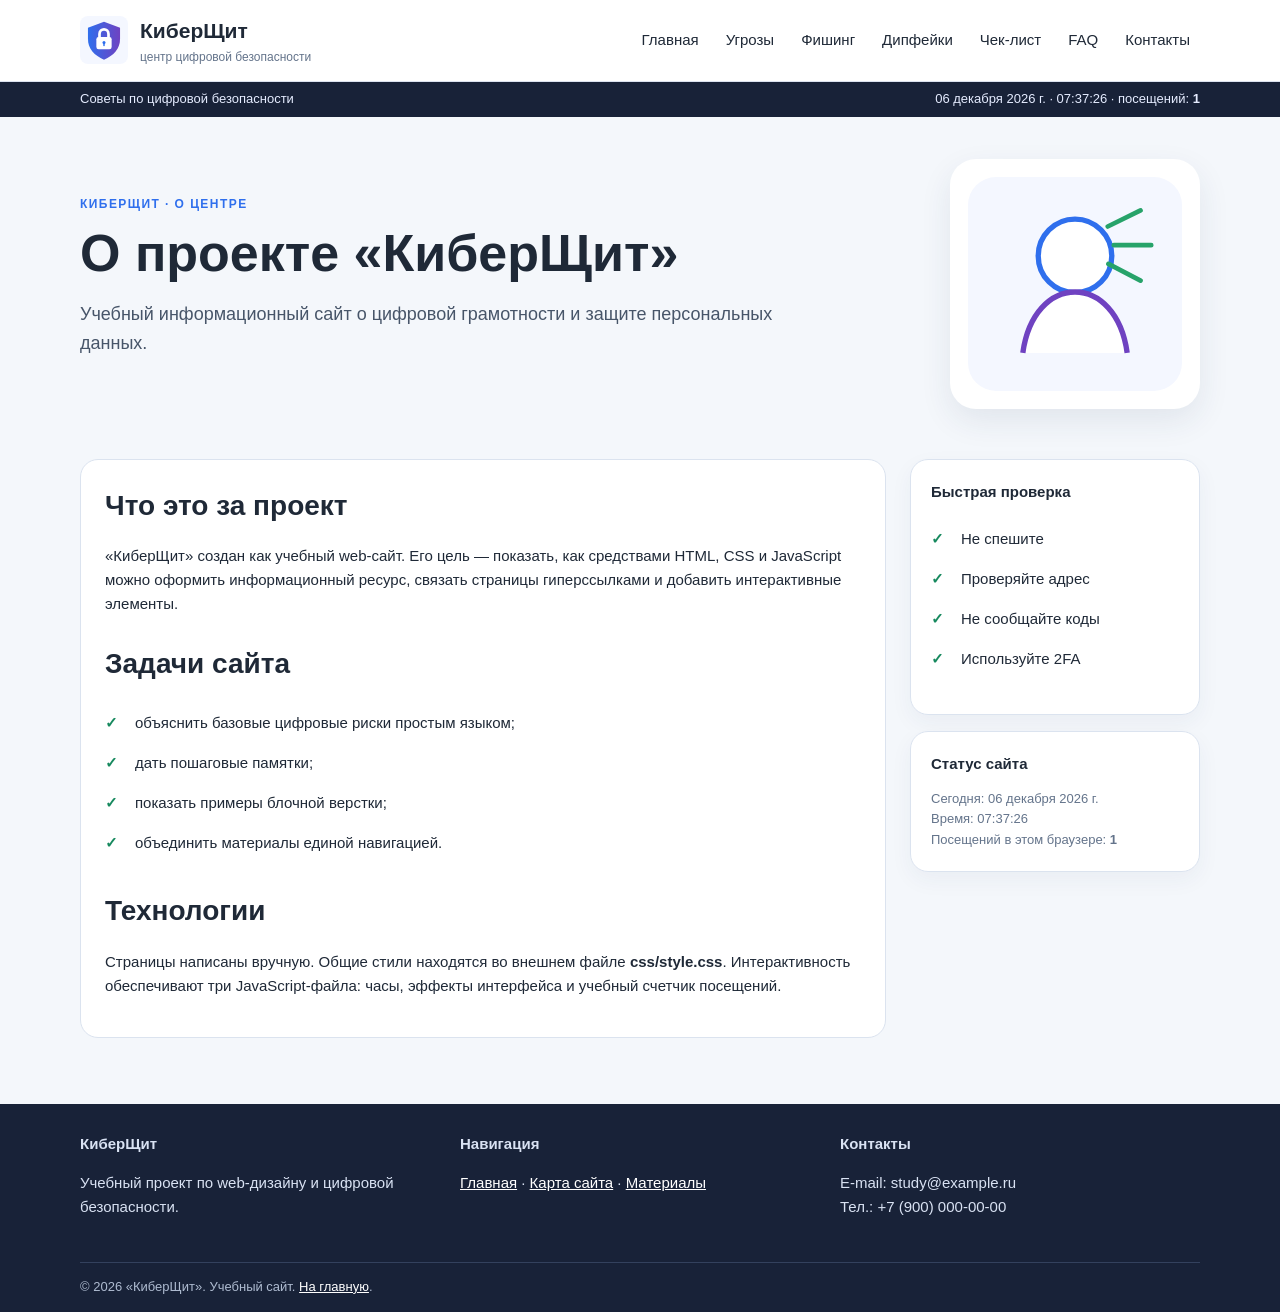
==== about.html @ 71428c57 "Add files via upload" ====
<!doctype html><html lang="ru"><head><meta charset="utf-8"><meta name="viewport" content="width=device-width, initial-scale=1"><title>О проекте «КиберЩит» — КиберЩит</title><meta name="description" content="Учебный информационный сайт о цифровой грамотности и защите персональных данных."><meta name="keywords" content="цифровая безопасность, кибербезопасность, фишинг, пароли, дипфейки, защита данных"><meta name="author" content="Учебная работа"><link rel="stylesheet" href="css/style.css"></head><body><div class="site-header"><div class="container topbar"><a class="brand" href="index.html"><img src="images/logo.svg" alt="Логотип КиберЩит"><div><strong>КиберЩит</strong><span>центр цифровой безопасности</span></div></a><button class="nav-toggle" aria-expanded="false" aria-label="Открыть меню">Меню</button><nav class="nav" aria-label="Главная навигация"><a href="index.html" class="">Главная</a><a href="threats.html" class="">Угрозы</a><a href="phishing.html" class="">Фишинг</a><a href="deepfakes.html" class="">Дипфейки</a><a href="checklist.html" class="">Чек-лист</a><a href="faq.html" class="">FAQ</a><a href="contacts.html" class="">Контакты</a></nav></div></div><div class="statusbar"><div class="container"><span>Советы по цифровой безопасности</span><span><span data-live-date>—</span> · <span data-live-clock>—</span> · посещений: <strong data-visit-counter>0</strong></span></div></div><main><section class="page-head"><div class="container page-head-grid"><div><span class="kicker">КиберЩит · О центре</span><h1>О проекте «КиберЩит»</h1><p class="lead">Учебный информационный сайт о цифровой грамотности и защите персональных данных.</p></div><div class="page-art"><img src="images/about.svg" alt="Иллюстрация к разделу: О проекте «КиберЩит»"></div></div></section><section class="section"><div class="container content-layout"><article class="article"><h2>Что это за проект</h2><p>«КиберЩит» создан как учебный web-сайт. Его цель — показать, как средствами HTML, CSS и JavaScript можно оформить информационный ресурс, связать страницы гиперссылками и добавить интерактивные элементы.</p><h2>Задачи сайта</h2><ul class="checklist"><li>объяснить базовые цифровые риски простым языком;</li><li>дать пошаговые памятки;</li><li>показать примеры блочной верстки;</li><li>объединить материалы единой навигацией.</li></ul><h2>Технологии</h2><p>Страницы написаны вручную. Общие стили находятся во внешнем файле <strong>css/style.css</strong>. Интерактивность обеспечивают три JavaScript-файла: часы, эффекты интерфейса и учебный счетчик посещений.</p></article><aside class="aside"><div class="card"><strong>Быстрая проверка</strong><ul class="checklist"><li>Не спешите</li><li>Проверяйте адрес</li><li>Не сообщайте коды</li><li>Используйте 2FA</li></ul></div><div class="card"><strong>Статус сайта</strong><p class="mini">Сегодня: <span data-live-date>—</span><br>Время: <span data-live-clock>—</span><br>Посещений в этом браузере: <strong data-visit-counter>0</strong></p></div></aside></div></section></main><footer class="site-footer"><div class="container footer-grid"><div><strong>КиберЩит</strong><p>Учебный проект по web-дизайну и цифровой безопасности.</p></div><div><strong>Навигация</strong><p><a href="index.html">Главная</a> · <a href="sitemap.html">Карта сайта</a> · <a href="resources.html">Материалы</a></p></div><div><strong>Контакты</strong><p>E-mail: study@example.ru<br>Тел.: +7 (900) 000-00-00</p></div></div><div class="container footer-bottom">© 2026 «КиберЩит». Учебный сайт. <a href="index.html">На главную</a>.</div></footer><script src="js/clock.js"></script><script src="js/effects.js"></script><script src="js/counter.js"></script></body></html>
---- css/style.css ----
:root{--bg:#f4f7fb;--card:#fff;--ink:#1f2937;--muted:#64748b;--brand:#2f6fed;--brand2:#6f42c1;--ok:#17895e;--danger:#c94747;--line:#dbe3ef;--shadow:0 12px 32px rgba(33,50,90,.09)}*{box-sizing:border-box}html{scroll-behavior:smooth}body{margin:0;font-family:Arial,Helvetica,sans-serif;font-size:15px;line-height:1.6;color:var(--ink);background:var(--bg)}a{color:var(--brand)}img{max-width:100%;height:auto}.container{width:min(1120px,92%);margin:auto}.site-header{background:#fff;border-bottom:1px solid var(--line);position:sticky;top:0;z-index:20}.topbar{display:flex;align-items:center;justify-content:space-between;gap:20px;padding:14px 0}.brand{display:flex;align-items:center;gap:12px;text-decoration:none;color:var(--ink)}.brand img{width:48px;height:48px}.brand strong{font-size:21px;display:block}.brand span{display:block;color:var(--muted);font-size:12px}.nav-toggle{display:none;border:1px solid var(--line);background:#fff;border-radius:10px;padding:9px 12px}.nav{display:flex;gap:7px;flex-wrap:wrap}.nav a{text-decoration:none;color:var(--ink);padding:8px 10px;border-radius:8px}.nav a:hover,.nav a.active{background:#eef3ff;color:var(--brand)}.statusbar{background:#182238;color:#e5ecff}.statusbar .container{display:flex;justify-content:space-between;gap:12px;flex-wrap:wrap;padding:7px 0;font-size:13px}.hero{padding:54px 0 30px}.hero-grid{display:grid;grid-template-columns:1.45fr .75fr;gap:34px;align-items:center}.kicker{text-transform:uppercase;letter-spacing:.12em;color:var(--brand);font-weight:700;font-size:12px}.hero h1,.page-head h1{font-size:clamp(30px,5vw,52px);line-height:1.1;margin:10px 0 16px}.lead{font-size:18px;color:#475569;max-width:760px}.hero-art,.page-art{background:#fff;border-radius:26px;padding:18px;box-shadow:var(--shadow)}.btns{display:flex;gap:10px;flex-wrap:wrap;margin-top:24px}.btn{display:inline-block;text-decoration:none;background:var(--brand);color:#fff;padding:11px 16px;border-radius:10px;font-weight:700}.btn.secondary{background:#fff;color:var(--brand);border:1px solid #bfd0ff}.section{padding:28px 0}.section h2{font-size:28px;margin:0 0 16px}.grid{display:grid;grid-template-columns:repeat(3,1fr);gap:18px}.card{background:#fff;border:1px solid var(--line);border-radius:18px;padding:20px;box-shadow:0 8px 22px rgba(33,50,90,.05)}.card h3{margin-top:0}.card p:last-child{margin-bottom:0}.mini{font-size:13px;color:var(--muted)}.page-head{padding:42px 0 22px}.page-head-grid{display:grid;grid-template-columns:1fr 250px;gap:30px;align-items:center}.page-art img{display:block}.content-layout{display:grid;grid-template-columns:1fr 290px;gap:24px;align-items:start}.article{background:#fff;border:1px solid var(--line);border-radius:18px;padding:24px}.article h2{margin-top:26px}.article h2:first-child{margin-top:0}.aside{position:sticky;top:105px}.aside .card{margin-bottom:16px}.checklist{list-style:none;padding:0}.checklist li{padding:8px 0 8px 30px;position:relative}.checklist li:before{content:'✓';position:absolute;left:0;color:var(--ok);font-weight:700}.warning{background:#fff7ed;border-left:4px solid #f59e0b;padding:14px 16px;border-radius:8px}.danger{background:#fff1f2;border-left:4px solid var(--danger);padding:14px 16px;border-radius:8px}.table-wrap{overflow:auto}table{width:100%;border-collapse:collapse;background:#fff}th,td{padding:11px 12px;border:1px solid var(--line);text-align:left}th{background:#eef3ff}.faq details{background:#fff;border:1px solid var(--line);border-radius:12px;padding:13px 16px;margin-bottom:10px}.faq summary{font-weight:700;cursor:pointer}.contact-grid{display:grid;grid-template-columns:1fr 1fr;gap:18px}.form{display:grid;gap:12px}.form label{font-weight:700}.form input,.form textarea{width:100%;padding:11px;border:1px solid #cbd5e1;border-radius:9px;font:inherit}.form button{border:0;cursor:pointer}.site-map ul{columns:2;gap:40px}.site-footer{margin-top:38px;background:#182238;color:#d9e2f3}.site-footer a{color:#fff}.footer-grid{display:grid;grid-template-columns:1fr 1fr 1fr;gap:20px;padding:28px 0}.footer-bottom{border-top:1px solid #33415d;padding:14px 0;font-size:13px;color:#aebbd0}.badge{display:inline-block;background:#e9f7f0;color:#13704d;border-radius:999px;padding:4px 9px;font-size:12px;font-weight:700}.notice{font-size:13px;color:var(--muted)}.progress{height:10px;background:#e6ebf4;border-radius:999px;overflow:hidden}.progress span{display:block;height:100%;background:linear-gradient(90deg,var(--brand),var(--brand2))}@media(max-width:850px){.hero-grid,.page-head-grid,.content-layout,.contact-grid{grid-template-columns:1fr}.grid{grid-template-columns:1fr 1fr}.aside{position:static}.nav-toggle{display:block}.nav{display:none;width:100%;padding-bottom:12px}.nav.open{display:flex}.topbar{flex-wrap:wrap}.footer-grid{grid-template-columns:1fr}.page-art{max-width:260px}.site-map ul{columns:1}}@media(max-width:560px){.grid{grid-template-columns:1fr}.hero{padding-top:34px}.hero h1,.page-head h1{font-size:34px}.statusbar .container{display:block}.nav a{width:100%}}
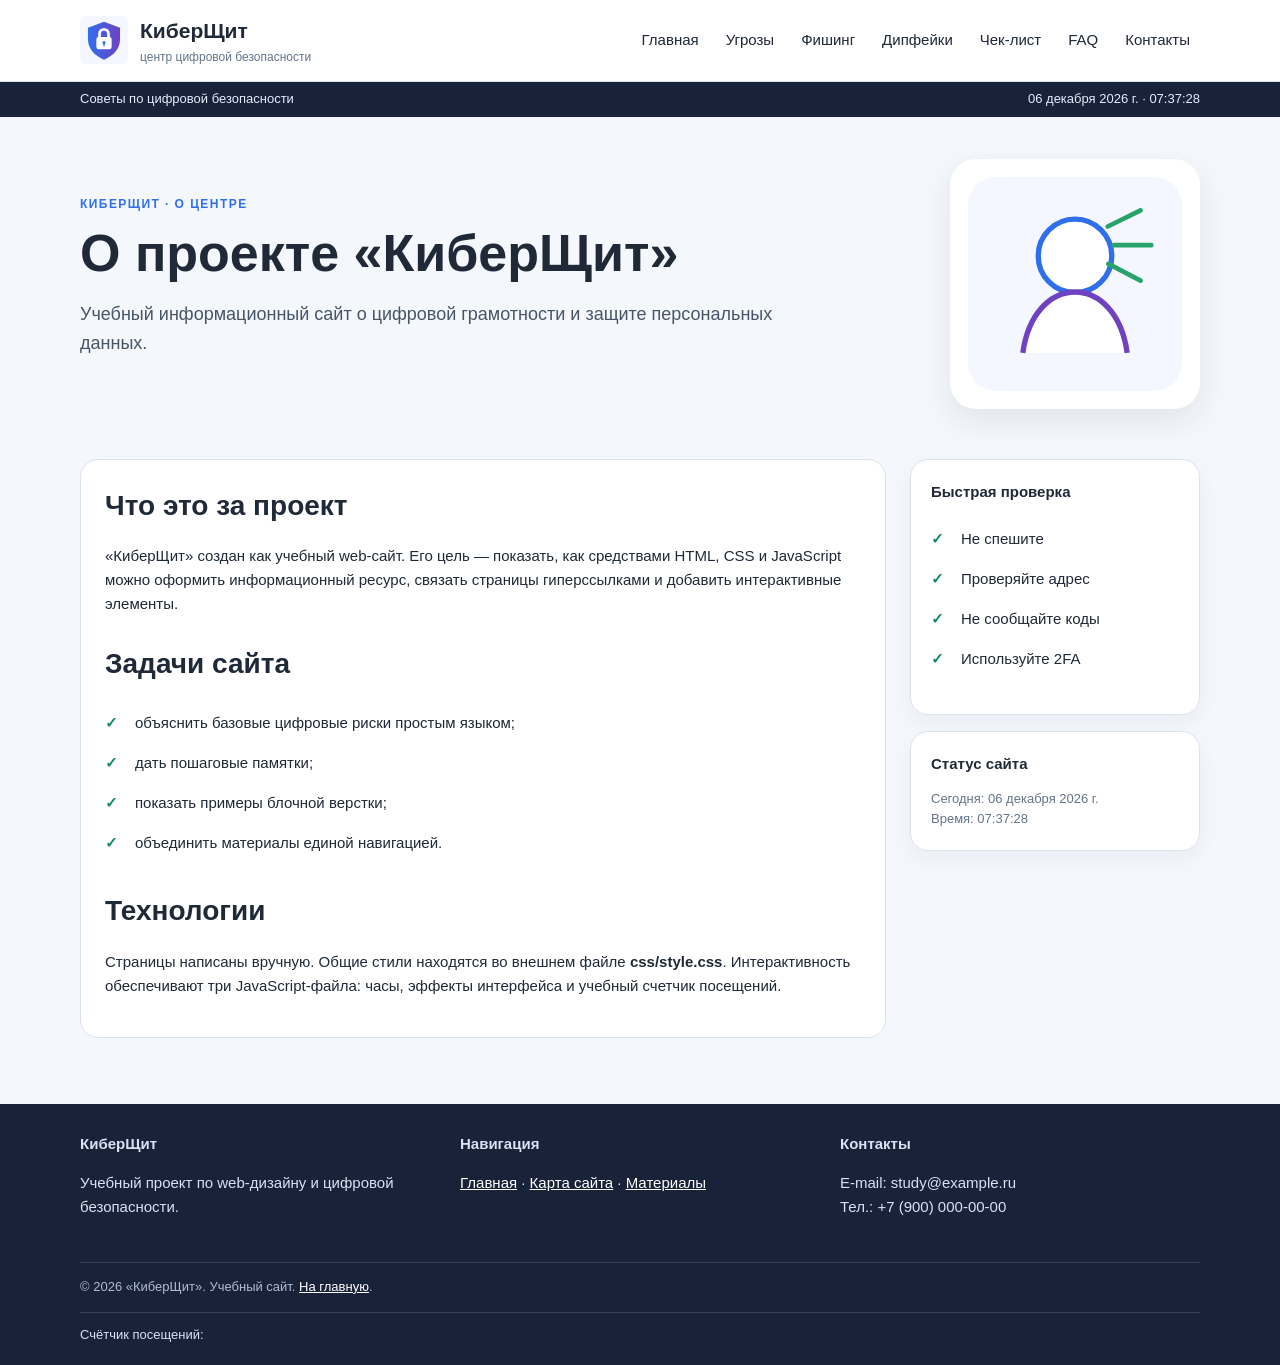
==== commit 8f7f24ac: "Add files via upload" ====
--- a/about.html
+++ b/about.html
@@ -1 +1,17 @@
-<!doctype html><html lang="ru"><head><meta charset="utf-8"><meta name="viewport" content="width=device-width, initial-scale=1"><title>О проекте «КиберЩит» — КиберЩит</title><meta name="description" content="Учебный информационный сайт о цифровой грамотности и защите персональных данных."><meta name="keywords" content="цифровая безопасность, кибербезопасность, фишинг, пароли, дипфейки, защита данных"><meta name="author" content="Учебная работа"><link rel="stylesheet" href="css/style.css"></head><body><div class="site-header"><div class="container topbar"><a class="brand" href="index.html"><img src="images/logo.svg" alt="Логотип КиберЩит"><div><strong>КиберЩит</strong><span>центр цифровой безопасности</span></div></a><button class="nav-toggle" aria-expanded="false" aria-label="Открыть меню">Меню</button><nav class="nav" aria-label="Главная навигация"><a href="index.html" class="">Главная</a><a href="threats.html" class="">Угрозы</a><a href="phishing.html" class="">Фишинг</a><a href="deepfakes.html" class="">Дипфейки</a><a href="checklist.html" class="">Чек-лист</a><a href="faq.html" class="">FAQ</a><a href="contacts.html" class="">Контакты</a></nav></div></div><div class="statusbar"><div class="container"><span>Советы по цифровой безопасности</span><span><span data-live-date>—</span> · <span data-live-clock>—</span> · посещений: <strong data-visit-counter>0</strong></span></div></div><main><section class="page-head"><div class="container page-head-grid"><div><span class="kicker">КиберЩит · О центре</span><h1>О проекте «КиберЩит»</h1><p class="lead">Учебный информационный сайт о цифровой грамотности и защите персональных данных.</p></div><div class="page-art"><img src="images/about.svg" alt="Иллюстрация к разделу: О проекте «КиберЩит»"></div></div></section><section class="section"><div class="container content-layout"><article class="article"><h2>Что это за проект</h2><p>«КиберЩит» создан как учебный web-сайт. Его цель — показать, как средствами HTML, CSS и JavaScript можно оформить информационный ресурс, связать страницы гиперссылками и добавить интерактивные элементы.</p><h2>Задачи сайта</h2><ul class="checklist"><li>объяснить базовые цифровые риски простым языком;</li><li>дать пошаговые памятки;</li><li>показать примеры блочной верстки;</li><li>объединить материалы единой навигацией.</li></ul><h2>Технологии</h2><p>Страницы написаны вручную. Общие стили находятся во внешнем файле <strong>css/style.css</strong>. Интерактивность обеспечивают три JavaScript-файла: часы, эффекты интерфейса и учебный счетчик посещений.</p></article><aside class="aside"><div class="card"><strong>Быстрая проверка</strong><ul class="checklist"><li>Не спешите</li><li>Проверяйте адрес</li><li>Не сообщайте коды</li><li>Используйте 2FA</li></ul></div><div class="card"><strong>Статус сайта</strong><p class="mini">Сегодня: <span data-live-date>—</span><br>Время: <span data-live-clock>—</span><br>Посещений в этом браузере: <strong data-visit-counter>0</strong></p></div></aside></div></section></main><footer class="site-footer"><div class="container footer-grid"><div><strong>КиберЩит</strong><p>Учебный проект по web-дизайну и цифровой безопасности.</p></div><div><strong>Навигация</strong><p><a href="index.html">Главная</a> · <a href="sitemap.html">Карта сайта</a> · <a href="resources.html">Материалы</a></p></div><div><strong>Контакты</strong><p>E-mail: study@example.ru<br>Тел.: +7 (900) 000-00-00</p></div></div><div class="container footer-bottom">© 2026 «КиберЩит». Учебный сайт. <a href="index.html">На главную</a>.</div></footer><script src="js/clock.js"></script><script src="js/effects.js"></script><script src="js/counter.js"></script></body></html>+<!doctype html><html lang="ru"><head><meta charset="utf-8"><meta name="viewport" content="width=device-width, initial-scale=1"><title>О проекте «КиберЩит» — КиберЩит</title><meta name="description" content="Учебный информационный сайт о цифровой грамотности и защите персональных данных."><meta name="keywords" content="цифровая безопасность, кибербезопасность, фишинг, пароли, дипфейки, защита данных"><meta name="author" content="Учебная работа"><link rel="stylesheet" href="css/style.css"></head><body><div class="site-header"><div class="container topbar"><a class="brand" href="index.html"><img src="images/logo.svg" alt="Логотип КиберЩит"><div><strong>КиберЩит</strong><span>центр цифровой безопасности</span></div></a><button class="nav-toggle" aria-expanded="false" aria-label="Открыть меню">Меню</button><nav class="nav" aria-label="Главная навигация"><a href="index.html" class="">Главная</a><a href="threats.html" class="">Угрозы</a><a href="phishing.html" class="">Фишинг</a><a href="deepfakes.html" class="">Дипфейки</a><a href="checklist.html" class="">Чек-лист</a><a href="faq.html" class="">FAQ</a><a href="contacts.html" class="">Контакты</a></nav></div></div><div class="statusbar"><div class="container"><span>Советы по цифровой безопасности</span><span><span data-live-date>—</span> · <span data-live-clock>—</span></span></div></div><main><section class="page-head"><div class="container page-head-grid"><div><span class="kicker">КиберЩит · О центре</span><h1>О проекте «КиберЩит»</h1><p class="lead">Учебный информационный сайт о цифровой грамотности и защите персональных данных.</p></div><div class="page-art"><img src="images/about.svg" alt="Иллюстрация к разделу: О проекте «КиберЩит»"></div></div></section><section class="section"><div class="container content-layout"><article class="article"><h2>Что это за проект</h2><p>«КиберЩит» создан как учебный web-сайт. Его цель — показать, как средствами HTML, CSS и JavaScript можно оформить информационный ресурс, связать страницы гиперссылками и добавить интерактивные элементы.</p><h2>Задачи сайта</h2><ul class="checklist"><li>объяснить базовые цифровые риски простым языком;</li><li>дать пошаговые памятки;</li><li>показать примеры блочной верстки;</li><li>объединить материалы единой навигацией.</li></ul><h2>Технологии</h2><p>Страницы написаны вручную. Общие стили находятся во внешнем файле <strong>css/style.css</strong>. Интерактивность обеспечивают три JavaScript-файла: часы, эффекты интерфейса и учебный счетчик посещений.</p></article><aside class="aside"><div class="card"><strong>Быстрая проверка</strong><ul class="checklist"><li>Не спешите</li><li>Проверяйте адрес</li><li>Не сообщайте коды</li><li>Используйте 2FA</li></ul></div><div class="card"><strong>Статус сайта</strong><p class="mini">Сегодня: <span data-live-date>—</span><br>Время: <span data-live-clock>—</span></p></div></aside></div></section></main><footer class="site-footer"><div class="container footer-grid"><div><strong>КиберЩит</strong><p>Учебный проект по web-дизайну и цифровой безопасности.</p></div><div><strong>Навигация</strong><p><a href="index.html">Главная</a> · <a href="sitemap.html">Карта сайта</a> · <a href="resources.html">Материалы</a></p></div><div><strong>Контакты</strong><p>E-mail: study@example.ru<br>Тел.: +7 (900) 000-00-00</p></div></div><div class="container footer-bottom">© 2026 «КиберЩит». Учебный сайт. <a href="index.html">На главную</a>.</div><div class="container statcounter-row"><span class="statcounter-label">Счётчик посещений:</span><div class="statcounter-widget">
+<!-- Default Statcounter code for КиберЩит
+https://ivanidzeboss.github.io/cybershield-html/ -->
+<script type="text/javascript">
+var sc_project=13366010; 
+var sc_invisible=0; 
+var sc_security="692dc3ce"; 
+var scJsHost = "https://";
+document.write("<sc"+"ript type='text/javascript' src='" + scJsHost+
+"statcounter.com/counter/counter.js'></"+"script>");
+</script>
+<noscript><div class="statcounter"><a title="Web Analytics"
+href="https://statcounter.com/" target="_blank"><img class="statcounter"
+src="https://c.statcounter.com/13366010/0/692dc3ce/0/" alt="Web Analytics"
+referrerPolicy="no-referrer-when-downgrade"></a></div></noscript>
+<!-- End of Statcounter Code -->
+</div></div></footer><script src="js/clock.js"></script><script src="js/effects.js"></script></body></html>
--- a/css/style.css
+++ b/css/style.css
@@ -1 +1,5 @@
-:root{--bg:#f4f7fb;--card:#fff;--ink:#1f2937;--muted:#64748b;--brand:#2f6fed;--brand2:#6f42c1;--ok:#17895e;--danger:#c94747;--line:#dbe3ef;--shadow:0 12px 32px rgba(33,50,90,.09)}*{box-sizing:border-box}html{scroll-behavior:smooth}body{margin:0;font-family:Arial,Helvetica,sans-serif;font-size:15px;line-height:1.6;color:var(--ink);background:var(--bg)}a{color:var(--brand)}img{max-width:100%;height:auto}.container{width:min(1120px,92%);margin:auto}.site-header{background:#fff;border-bottom:1px solid var(--line);position:sticky;top:0;z-index:20}.topbar{display:flex;align-items:center;justify-content:space-between;gap:20px;padding:14px 0}.brand{display:flex;align-items:center;gap:12px;text-decoration:none;color:var(--ink)}.brand img{width:48px;height:48px}.brand strong{font-size:21px;display:block}.brand span{display:block;color:var(--muted);font-size:12px}.nav-toggle{display:none;border:1px solid var(--line);background:#fff;border-radius:10px;padding:9px 12px}.nav{display:flex;gap:7px;flex-wrap:wrap}.nav a{text-decoration:none;color:var(--ink);padding:8px 10px;border-radius:8px}.nav a:hover,.nav a.active{background:#eef3ff;color:var(--brand)}.statusbar{background:#182238;color:#e5ecff}.statusbar .container{display:flex;justify-content:space-between;gap:12px;flex-wrap:wrap;padding:7px 0;font-size:13px}.hero{padding:54px 0 30px}.hero-grid{display:grid;grid-template-columns:1.45fr .75fr;gap:34px;align-items:center}.kicker{text-transform:uppercase;letter-spacing:.12em;color:var(--brand);font-weight:700;font-size:12px}.hero h1,.page-head h1{font-size:clamp(30px,5vw,52px);line-height:1.1;margin:10px 0 16px}.lead{font-size:18px;color:#475569;max-width:760px}.hero-art,.page-art{background:#fff;border-radius:26px;padding:18px;box-shadow:var(--shadow)}.btns{display:flex;gap:10px;flex-wrap:wrap;margin-top:24px}.btn{display:inline-block;text-decoration:none;background:var(--brand);color:#fff;padding:11px 16px;border-radius:10px;font-weight:700}.btn.secondary{background:#fff;color:var(--brand);border:1px solid #bfd0ff}.section{padding:28px 0}.section h2{font-size:28px;margin:0 0 16px}.grid{display:grid;grid-template-columns:repeat(3,1fr);gap:18px}.card{background:#fff;border:1px solid var(--line);border-radius:18px;padding:20px;box-shadow:0 8px 22px rgba(33,50,90,.05)}.card h3{margin-top:0}.card p:last-child{margin-bottom:0}.mini{font-size:13px;color:var(--muted)}.page-head{padding:42px 0 22px}.page-head-grid{display:grid;grid-template-columns:1fr 250px;gap:30px;align-items:center}.page-art img{display:block}.content-layout{display:grid;grid-template-columns:1fr 290px;gap:24px;align-items:start}.article{background:#fff;border:1px solid var(--line);border-radius:18px;padding:24px}.article h2{margin-top:26px}.article h2:first-child{margin-top:0}.aside{position:sticky;top:105px}.aside .card{margin-bottom:16px}.checklist{list-style:none;padding:0}.checklist li{padding:8px 0 8px 30px;position:relative}.checklist li:before{content:'✓';position:absolute;left:0;color:var(--ok);font-weight:700}.warning{background:#fff7ed;border-left:4px solid #f59e0b;padding:14px 16px;border-radius:8px}.danger{background:#fff1f2;border-left:4px solid var(--danger);padding:14px 16px;border-radius:8px}.table-wrap{overflow:auto}table{width:100%;border-collapse:collapse;background:#fff}th,td{padding:11px 12px;border:1px solid var(--line);text-align:left}th{background:#eef3ff}.faq details{background:#fff;border:1px solid var(--line);border-radius:12px;padding:13px 16px;margin-bottom:10px}.faq summary{font-weight:700;cursor:pointer}.contact-grid{display:grid;grid-template-columns:1fr 1fr;gap:18px}.form{display:grid;gap:12px}.form label{font-weight:700}.form input,.form textarea{width:100%;padding:11px;border:1px solid #cbd5e1;border-radius:9px;font:inherit}.form button{border:0;cursor:pointer}.site-map ul{columns:2;gap:40px}.site-footer{margin-top:38px;background:#182238;color:#d9e2f3}.site-footer a{color:#fff}.footer-grid{display:grid;grid-template-columns:1fr 1fr 1fr;gap:20px;padding:28px 0}.footer-bottom{border-top:1px solid #33415d;padding:14px 0;font-size:13px;color:#aebbd0}.badge{display:inline-block;background:#e9f7f0;color:#13704d;border-radius:999px;padding:4px 9px;font-size:12px;font-weight:700}.notice{font-size:13px;color:var(--muted)}.progress{height:10px;background:#e6ebf4;border-radius:999px;overflow:hidden}.progress span{display:block;height:100%;background:linear-gradient(90deg,var(--brand),var(--brand2))}@media(max-width:850px){.hero-grid,.page-head-grid,.content-layout,.contact-grid{grid-template-columns:1fr}.grid{grid-template-columns:1fr 1fr}.aside{position:static}.nav-toggle{display:block}.nav{display:none;width:100%;padding-bottom:12px}.nav.open{display:flex}.topbar{flex-wrap:wrap}.footer-grid{grid-template-columns:1fr}.page-art{max-width:260px}.site-map ul{columns:1}}@media(max-width:560px){.grid{grid-template-columns:1fr}.hero{padding-top:34px}.hero h1,.page-head h1{font-size:34px}.statusbar .container{display:block}.nav a{width:100%}}+:root{--bg:#f4f7fb;--card:#fff;--ink:#1f2937;--muted:#64748b;--brand:#2f6fed;--brand2:#6f42c1;--ok:#17895e;--danger:#c94747;--line:#dbe3ef;--shadow:0 12px 32px rgba(33,50,90,.09)}*{box-sizing:border-box}html{scroll-behavior:smooth}body{margin:0;font-family:Arial,Helvetica,sans-serif;font-size:15px;line-height:1.6;color:var(--ink);background:var(--bg)}a{color:var(--brand)}img{max-width:100%;height:auto}.container{width:min(1120px,92%);margin:auto}.site-header{background:#fff;border-bottom:1px solid var(--line);position:sticky;top:0;z-index:20}.topbar{display:flex;align-items:center;justify-content:space-between;gap:20px;padding:14px 0}.brand{display:flex;align-items:center;gap:12px;text-decoration:none;color:var(--ink)}.brand img{width:48px;height:48px}.brand strong{font-size:21px;display:block}.brand span{display:block;color:var(--muted);font-size:12px}.nav-toggle{display:none;border:1px solid var(--line);background:#fff;border-radius:10px;padding:9px 12px}.nav{display:flex;gap:7px;flex-wrap:wrap}.nav a{text-decoration:none;color:var(--ink);padding:8px 10px;border-radius:8px}.nav a:hover,.nav a.active{background:#eef3ff;color:var(--brand)}.statusbar{background:#182238;color:#e5ecff}.statusbar .container{display:flex;justify-content:space-between;gap:12px;flex-wrap:wrap;padding:7px 0;font-size:13px}.hero{padding:54px 0 30px}.hero-grid{display:grid;grid-template-columns:1.45fr .75fr;gap:34px;align-items:center}.kicker{text-transform:uppercase;letter-spacing:.12em;color:var(--brand);font-weight:700;font-size:12px}.hero h1,.page-head h1{font-size:clamp(30px,5vw,52px);line-height:1.1;margin:10px 0 16px}.lead{font-size:18px;color:#475569;max-width:760px}.hero-art,.page-art{background:#fff;border-radius:26px;padding:18px;box-shadow:var(--shadow)}.btns{display:flex;gap:10px;flex-wrap:wrap;margin-top:24px}.btn{display:inline-block;text-decoration:none;background:var(--brand);color:#fff;padding:11px 16px;border-radius:10px;font-weight:700}.btn.secondary{background:#fff;color:var(--brand);border:1px solid #bfd0ff}.section{padding:28px 0}.section h2{font-size:28px;margin:0 0 16px}.grid{display:grid;grid-template-columns:repeat(3,1fr);gap:18px}.card{background:#fff;border:1px solid var(--line);border-radius:18px;padding:20px;box-shadow:0 8px 22px rgba(33,50,90,.05)}.card h3{margin-top:0}.card p:last-child{margin-bottom:0}.mini{font-size:13px;color:var(--muted)}.page-head{padding:42px 0 22px}.page-head-grid{display:grid;grid-template-columns:1fr 250px;gap:30px;align-items:center}.page-art img{display:block}.content-layout{display:grid;grid-template-columns:1fr 290px;gap:24px;align-items:start}.article{background:#fff;border:1px solid var(--line);border-radius:18px;padding:24px}.article h2{margin-top:26px}.article h2:first-child{margin-top:0}.aside{position:sticky;top:105px}.aside .card{margin-bottom:16px}.checklist{list-style:none;padding:0}.checklist li{padding:8px 0 8px 30px;position:relative}.checklist li:before{content:'✓';position:absolute;left:0;color:var(--ok);font-weight:700}.warning{background:#fff7ed;border-left:4px solid #f59e0b;padding:14px 16px;border-radius:8px}.danger{background:#fff1f2;border-left:4px solid var(--danger);padding:14px 16px;border-radius:8px}.table-wrap{overflow:auto}table{width:100%;border-collapse:collapse;background:#fff}th,td{padding:11px 12px;border:1px solid var(--line);text-align:left}th{background:#eef3ff}.faq details{background:#fff;border:1px solid var(--line);border-radius:12px;padding:13px 16px;margin-bottom:10px}.faq summary{font-weight:700;cursor:pointer}.contact-grid{display:grid;grid-template-columns:1fr 1fr;gap:18px}.form{display:grid;gap:12px}.form label{font-weight:700}.form input,.form textarea{width:100%;padding:11px;border:1px solid #cbd5e1;border-radius:9px;font:inherit}.form button{border:0;cursor:pointer}.site-map ul{columns:2;gap:40px}.site-footer{margin-top:38px;background:#182238;color:#d9e2f3}.site-footer a{color:#fff}.footer-grid{display:grid;grid-template-columns:1fr 1fr 1fr;gap:20px;padding:28px 0}.footer-bottom{border-top:1px solid #33415d;padding:14px 0;font-size:13px;color:#aebbd0}.badge{display:inline-block;background:#e9f7f0;color:#13704d;border-radius:999px;padding:4px 9px;font-size:12px;font-weight:700}.notice{font-size:13px;color:var(--muted)}.progress{height:10px;background:#e6ebf4;border-radius:999px;overflow:hidden}.progress span{display:block;height:100%;background:linear-gradient(90deg,var(--brand),var(--brand2))}@media(max-width:850px){.hero-grid,.page-head-grid,.content-layout,.contact-grid{grid-template-columns:1fr}.grid{grid-template-columns:1fr 1fr}.aside{position:static}.nav-toggle{display:block}.nav{display:none;width:100%;padding-bottom:12px}.nav.open{display:flex}.topbar{flex-wrap:wrap}.footer-grid{grid-template-columns:1fr}.page-art{max-width:260px}.site-map ul{columns:1}}@media(max-width:560px){.grid{grid-template-columns:1fr}.hero{padding-top:34px}.hero h1,.page-head h1{font-size:34px}.statusbar .container{display:block}.nav a{width:100%}}
+/* Единый видимый счётчик посещений Statcounter в подвале каждой страницы */
+.statcounter-row{border-top:1px solid #33415d;padding:12px 0 19px;display:flex;align-items:center;flex-wrap:wrap;gap:10px;font-size:13px;color:#d9e2f3}
+.statcounter-widget{display:inline-flex;align-items:center;min-height:20px}
+.statcounter-widget img{display:inline-block;vertical-align:middle}
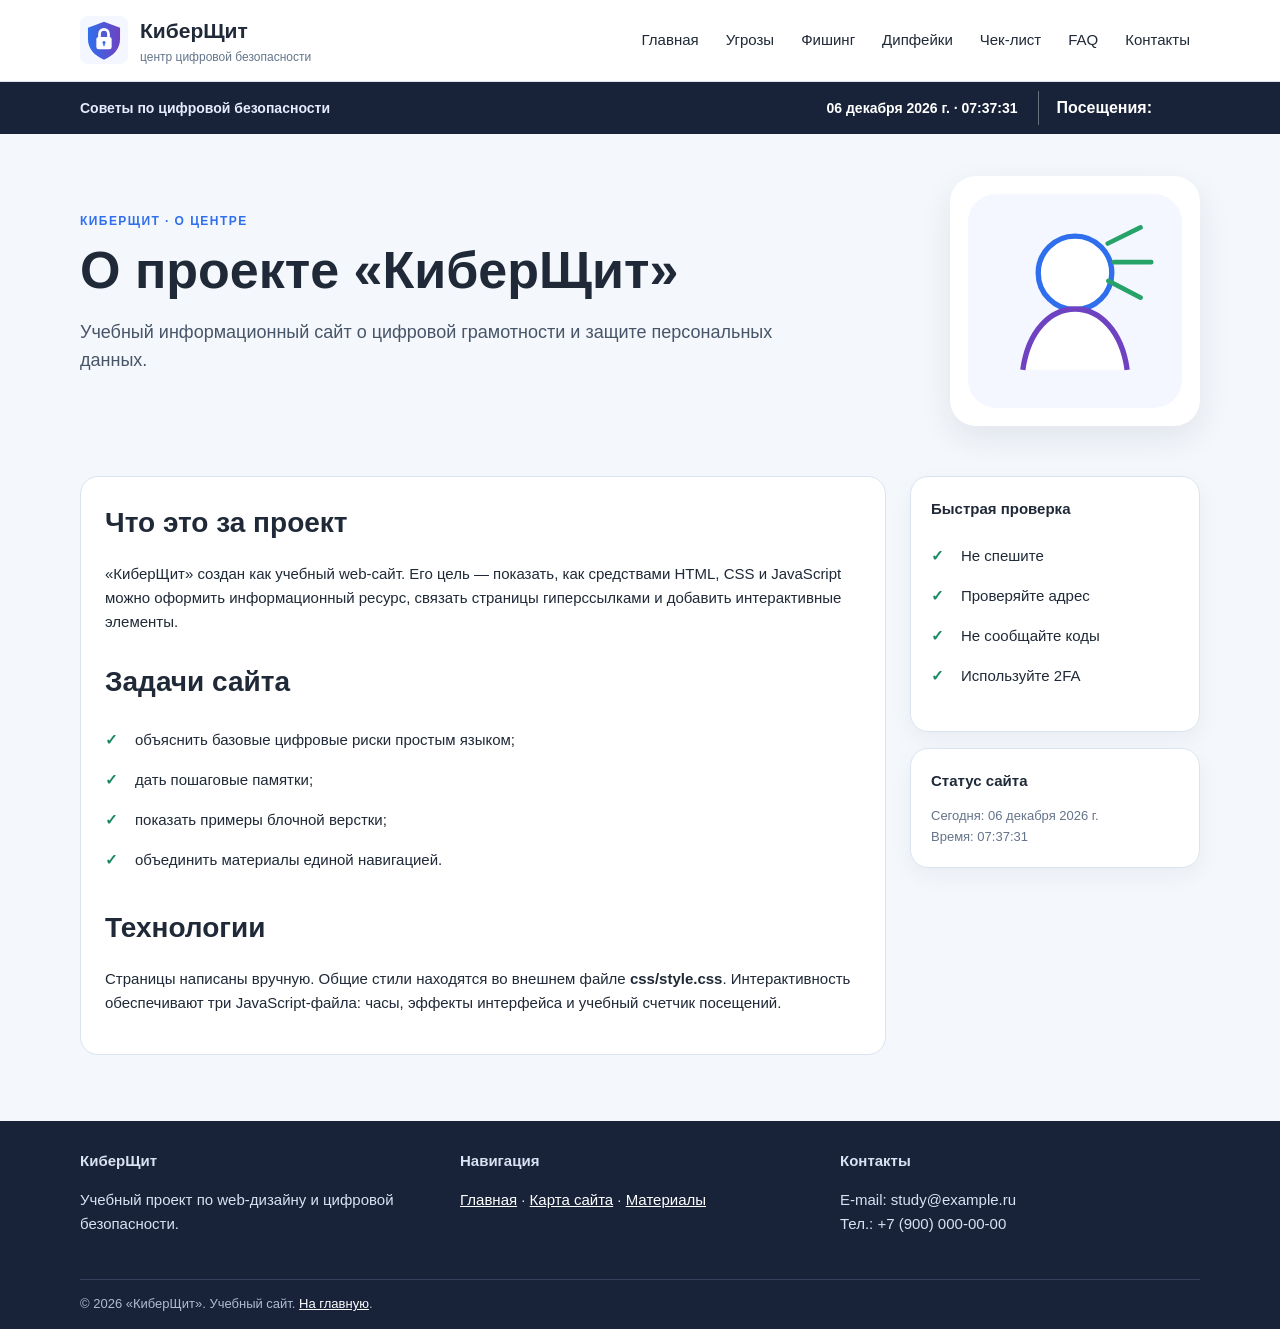
==== commit 8bc6ae56: "Add files via upload" ====
--- a/about.html
+++ b/about.html
@@ -1,4 +1,4 @@
-<!doctype html><html lang="ru"><head><meta charset="utf-8"><meta name="viewport" content="width=device-width, initial-scale=1"><title>О проекте «КиберЩит» — КиберЩит</title><meta name="description" content="Учебный информационный сайт о цифровой грамотности и защите персональных данных."><meta name="keywords" content="цифровая безопасность, кибербезопасность, фишинг, пароли, дипфейки, защита данных"><meta name="author" content="Учебная работа"><link rel="stylesheet" href="css/style.css"></head><body><div class="site-header"><div class="container topbar"><a class="brand" href="index.html"><img src="images/logo.svg" alt="Логотип КиберЩит"><div><strong>КиберЩит</strong><span>центр цифровой безопасности</span></div></a><button class="nav-toggle" aria-expanded="false" aria-label="Открыть меню">Меню</button><nav class="nav" aria-label="Главная навигация"><a href="index.html" class="">Главная</a><a href="threats.html" class="">Угрозы</a><a href="phishing.html" class="">Фишинг</a><a href="deepfakes.html" class="">Дипфейки</a><a href="checklist.html" class="">Чек-лист</a><a href="faq.html" class="">FAQ</a><a href="contacts.html" class="">Контакты</a></nav></div></div><div class="statusbar"><div class="container"><span>Советы по цифровой безопасности</span><span><span data-live-date>—</span> · <span data-live-clock>—</span></span></div></div><main><section class="page-head"><div class="container page-head-grid"><div><span class="kicker">КиберЩит · О центре</span><h1>О проекте «КиберЩит»</h1><p class="lead">Учебный информационный сайт о цифровой грамотности и защите персональных данных.</p></div><div class="page-art"><img src="images/about.svg" alt="Иллюстрация к разделу: О проекте «КиберЩит»"></div></div></section><section class="section"><div class="container content-layout"><article class="article"><h2>Что это за проект</h2><p>«КиберЩит» создан как учебный web-сайт. Его цель — показать, как средствами HTML, CSS и JavaScript можно оформить информационный ресурс, связать страницы гиперссылками и добавить интерактивные элементы.</p><h2>Задачи сайта</h2><ul class="checklist"><li>объяснить базовые цифровые риски простым языком;</li><li>дать пошаговые памятки;</li><li>показать примеры блочной верстки;</li><li>объединить материалы единой навигацией.</li></ul><h2>Технологии</h2><p>Страницы написаны вручную. Общие стили находятся во внешнем файле <strong>css/style.css</strong>. Интерактивность обеспечивают три JavaScript-файла: часы, эффекты интерфейса и учебный счетчик посещений.</p></article><aside class="aside"><div class="card"><strong>Быстрая проверка</strong><ul class="checklist"><li>Не спешите</li><li>Проверяйте адрес</li><li>Не сообщайте коды</li><li>Используйте 2FA</li></ul></div><div class="card"><strong>Статус сайта</strong><p class="mini">Сегодня: <span data-live-date>—</span><br>Время: <span data-live-clock>—</span></p></div></aside></div></section></main><footer class="site-footer"><div class="container footer-grid"><div><strong>КиберЩит</strong><p>Учебный проект по web-дизайну и цифровой безопасности.</p></div><div><strong>Навигация</strong><p><a href="index.html">Главная</a> · <a href="sitemap.html">Карта сайта</a> · <a href="resources.html">Материалы</a></p></div><div><strong>Контакты</strong><p>E-mail: study@example.ru<br>Тел.: +7 (900) 000-00-00</p></div></div><div class="container footer-bottom">© 2026 «КиберЩит». Учебный сайт. <a href="index.html">На главную</a>.</div><div class="container statcounter-row"><span class="statcounter-label">Счётчик посещений:</span><div class="statcounter-widget">
+<!doctype html><html lang="ru"><head><meta charset="utf-8"><meta name="viewport" content="width=device-width, initial-scale=1"><title>О проекте «КиберЩит» — КиберЩит</title><meta name="description" content="Учебный информационный сайт о цифровой грамотности и защите персональных данных."><meta name="keywords" content="цифровая безопасность, кибербезопасность, фишинг, пароли, дипфейки, защита данных"><meta name="author" content="Учебная работа"><link rel="stylesheet" href="css/style.css"></head><body><div class="site-header"><div class="container topbar"><a class="brand" href="index.html"><img src="images/logo.svg" alt="Логотип КиберЩит"><div><strong>КиберЩит</strong><span>центр цифровой безопасности</span></div></a><button class="nav-toggle" aria-expanded="false" aria-label="Открыть меню">Меню</button><nav class="nav" aria-label="Главная навигация"><a href="index.html" class="">Главная</a><a href="threats.html" class="">Угрозы</a><a href="phishing.html" class="">Фишинг</a><a href="deepfakes.html" class="">Дипфейки</a><a href="checklist.html" class="">Чек-лист</a><a href="faq.html" class="">FAQ</a><a href="contacts.html" class="">Контакты</a></nav></div></div><div class="statusbar"><div class="container"><span class="statusbar-message">Советы по цифровой безопасности</span><div class="statusbar-meta"><span class="statusbar-clock"><span data-live-date>—</span> · <span data-live-clock>—</span></span><div class="visit-count" aria-label="Счётчик посещений сайта"><span class="visit-count-label">Посещения:</span><div class="statcounter-widget">
 <!-- Default Statcounter code for КиберЩит
 https://ivanidzeboss.github.io/cybershield-html/ -->
 <script type="text/javascript">
@@ -14,4 +14,4 @@
 src="https://c.statcounter.com/13366010/0/692dc3ce/0/" alt="Web Analytics"
 referrerPolicy="no-referrer-when-downgrade"></a></div></noscript>
 <!-- End of Statcounter Code -->
-</div></div></footer><script src="js/clock.js"></script><script src="js/effects.js"></script></body></html>+</div></div></div></div></div><main><section class="page-head"><div class="container page-head-grid"><div><span class="kicker">КиберЩит · О центре</span><h1>О проекте «КиберЩит»</h1><p class="lead">Учебный информационный сайт о цифровой грамотности и защите персональных данных.</p></div><div class="page-art"><img src="images/about.svg" alt="Иллюстрация к разделу: О проекте «КиберЩит»"></div></div></section><section class="section"><div class="container content-layout"><article class="article"><h2>Что это за проект</h2><p>«КиберЩит» создан как учебный web-сайт. Его цель — показать, как средствами HTML, CSS и JavaScript можно оформить информационный ресурс, связать страницы гиперссылками и добавить интерактивные элементы.</p><h2>Задачи сайта</h2><ul class="checklist"><li>объяснить базовые цифровые риски простым языком;</li><li>дать пошаговые памятки;</li><li>показать примеры блочной верстки;</li><li>объединить материалы единой навигацией.</li></ul><h2>Технологии</h2><p>Страницы написаны вручную. Общие стили находятся во внешнем файле <strong>css/style.css</strong>. Интерактивность обеспечивают три JavaScript-файла: часы, эффекты интерфейса и учебный счетчик посещений.</p></article><aside class="aside"><div class="card"><strong>Быстрая проверка</strong><ul class="checklist"><li>Не спешите</li><li>Проверяйте адрес</li><li>Не сообщайте коды</li><li>Используйте 2FA</li></ul></div><div class="card"><strong>Статус сайта</strong><p class="mini">Сегодня: <span data-live-date>—</span><br>Время: <span data-live-clock>—</span></p></div></aside></div></section></main><footer class="site-footer"><div class="container footer-grid"><div><strong>КиберЩит</strong><p>Учебный проект по web-дизайну и цифровой безопасности.</p></div><div><strong>Навигация</strong><p><a href="index.html">Главная</a> · <a href="sitemap.html">Карта сайта</a> · <a href="resources.html">Материалы</a></p></div><div><strong>Контакты</strong><p>E-mail: study@example.ru<br>Тел.: +7 (900) 000-00-00</p></div></div><div class="container footer-bottom">© 2026 «КиберЩит». Учебный сайт. <a href="index.html">На главную</a>.</div></footer><script src="js/clock.js"></script><script src="js/effects.js"></script></body></html>
--- a/css/style.css
+++ b/css/style.css
@@ -1,5 +1,21 @@
 :root{--bg:#f4f7fb;--card:#fff;--ink:#1f2937;--muted:#64748b;--brand:#2f6fed;--brand2:#6f42c1;--ok:#17895e;--danger:#c94747;--line:#dbe3ef;--shadow:0 12px 32px rgba(33,50,90,.09)}*{box-sizing:border-box}html{scroll-behavior:smooth}body{margin:0;font-family:Arial,Helvetica,sans-serif;font-size:15px;line-height:1.6;color:var(--ink);background:var(--bg)}a{color:var(--brand)}img{max-width:100%;height:auto}.container{width:min(1120px,92%);margin:auto}.site-header{background:#fff;border-bottom:1px solid var(--line);position:sticky;top:0;z-index:20}.topbar{display:flex;align-items:center;justify-content:space-between;gap:20px;padding:14px 0}.brand{display:flex;align-items:center;gap:12px;text-decoration:none;color:var(--ink)}.brand img{width:48px;height:48px}.brand strong{font-size:21px;display:block}.brand span{display:block;color:var(--muted);font-size:12px}.nav-toggle{display:none;border:1px solid var(--line);background:#fff;border-radius:10px;padding:9px 12px}.nav{display:flex;gap:7px;flex-wrap:wrap}.nav a{text-decoration:none;color:var(--ink);padding:8px 10px;border-radius:8px}.nav a:hover,.nav a.active{background:#eef3ff;color:var(--brand)}.statusbar{background:#182238;color:#e5ecff}.statusbar .container{display:flex;justify-content:space-between;gap:12px;flex-wrap:wrap;padding:7px 0;font-size:13px}.hero{padding:54px 0 30px}.hero-grid{display:grid;grid-template-columns:1.45fr .75fr;gap:34px;align-items:center}.kicker{text-transform:uppercase;letter-spacing:.12em;color:var(--brand);font-weight:700;font-size:12px}.hero h1,.page-head h1{font-size:clamp(30px,5vw,52px);line-height:1.1;margin:10px 0 16px}.lead{font-size:18px;color:#475569;max-width:760px}.hero-art,.page-art{background:#fff;border-radius:26px;padding:18px;box-shadow:var(--shadow)}.btns{display:flex;gap:10px;flex-wrap:wrap;margin-top:24px}.btn{display:inline-block;text-decoration:none;background:var(--brand);color:#fff;padding:11px 16px;border-radius:10px;font-weight:700}.btn.secondary{background:#fff;color:var(--brand);border:1px solid #bfd0ff}.section{padding:28px 0}.section h2{font-size:28px;margin:0 0 16px}.grid{display:grid;grid-template-columns:repeat(3,1fr);gap:18px}.card{background:#fff;border:1px solid var(--line);border-radius:18px;padding:20px;box-shadow:0 8px 22px rgba(33,50,90,.05)}.card h3{margin-top:0}.card p:last-child{margin-bottom:0}.mini{font-size:13px;color:var(--muted)}.page-head{padding:42px 0 22px}.page-head-grid{display:grid;grid-template-columns:1fr 250px;gap:30px;align-items:center}.page-art img{display:block}.content-layout{display:grid;grid-template-columns:1fr 290px;gap:24px;align-items:start}.article{background:#fff;border:1px solid var(--line);border-radius:18px;padding:24px}.article h2{margin-top:26px}.article h2:first-child{margin-top:0}.aside{position:sticky;top:105px}.aside .card{margin-bottom:16px}.checklist{list-style:none;padding:0}.checklist li{padding:8px 0 8px 30px;position:relative}.checklist li:before{content:'✓';position:absolute;left:0;color:var(--ok);font-weight:700}.warning{background:#fff7ed;border-left:4px solid #f59e0b;padding:14px 16px;border-radius:8px}.danger{background:#fff1f2;border-left:4px solid var(--danger);padding:14px 16px;border-radius:8px}.table-wrap{overflow:auto}table{width:100%;border-collapse:collapse;background:#fff}th,td{padding:11px 12px;border:1px solid var(--line);text-align:left}th{background:#eef3ff}.faq details{background:#fff;border:1px solid var(--line);border-radius:12px;padding:13px 16px;margin-bottom:10px}.faq summary{font-weight:700;cursor:pointer}.contact-grid{display:grid;grid-template-columns:1fr 1fr;gap:18px}.form{display:grid;gap:12px}.form label{font-weight:700}.form input,.form textarea{width:100%;padding:11px;border:1px solid #cbd5e1;border-radius:9px;font:inherit}.form button{border:0;cursor:pointer}.site-map ul{columns:2;gap:40px}.site-footer{margin-top:38px;background:#182238;color:#d9e2f3}.site-footer a{color:#fff}.footer-grid{display:grid;grid-template-columns:1fr 1fr 1fr;gap:20px;padding:28px 0}.footer-bottom{border-top:1px solid #33415d;padding:14px 0;font-size:13px;color:#aebbd0}.badge{display:inline-block;background:#e9f7f0;color:#13704d;border-radius:999px;padding:4px 9px;font-size:12px;font-weight:700}.notice{font-size:13px;color:var(--muted)}.progress{height:10px;background:#e6ebf4;border-radius:999px;overflow:hidden}.progress span{display:block;height:100%;background:linear-gradient(90deg,var(--brand),var(--brand2))}@media(max-width:850px){.hero-grid,.page-head-grid,.content-layout,.contact-grid{grid-template-columns:1fr}.grid{grid-template-columns:1fr 1fr}.aside{position:static}.nav-toggle{display:block}.nav{display:none;width:100%;padding-bottom:12px}.nav.open{display:flex}.topbar{flex-wrap:wrap}.footer-grid{grid-template-columns:1fr}.page-art{max-width:260px}.site-map ul{columns:1}}@media(max-width:560px){.grid{grid-template-columns:1fr}.hero{padding-top:34px}.hero h1,.page-head h1{font-size:34px}.statusbar .container{display:block}.nav a{width:100%}}
 /* Единый видимый счётчик посещений Statcounter в подвале каждой страницы */
-.statcounter-row{border-top:1px solid #33415d;padding:12px 0 19px;display:flex;align-items:center;flex-wrap:wrap;gap:10px;font-size:13px;color:#d9e2f3}
-.statcounter-widget{display:inline-flex;align-items:center;min-height:20px}
-.statcounter-widget img{display:inline-block;vertical-align:middle}
+.statcounter-row{margin:16px 0 0;border:1px solid #3f5882;background:linear-gradient(180deg,#223150,#1a2640);padding:14px 16px 18px;border-radius:16px;display:flex;align-items:center;justify-content:space-between;flex-wrap:wrap;gap:14px;font-size:13px;color:#d9e2f3;box-shadow:0 10px 24px rgba(5,12,26,.22)}
+.statcounter-label{font-size:16px;font-weight:700;color:#ffffff;letter-spacing:.01em}
+.statcounter-widget{display:inline-flex;align-items:center;min-height:24px;background:#ffffff;padding:8px 12px;border-radius:12px;box-shadow:0 6px 16px rgba(0,0,0,.18)}
+.statcounter-widget img{display:inline-block;vertical-align:middle;transform:scale(1.28);transform-origin:left center}
+@media(max-width:560px){.statcounter-row{justify-content:flex-start}.statcounter-label{width:100%}}
+
+/* Visible Statcounter in the clock/date strip: more legible on dark blue. */
+.statusbar .container{display:flex;align-items:center;justify-content:space-between;gap:14px;flex-wrap:wrap;padding:9px 0;font-size:14px}
+.statusbar-message{font-weight:600;color:#e5ecff}
+.statusbar-meta{display:flex;justify-content:flex-end;align-items:center;gap:20px;flex-wrap:wrap}
+.statusbar-clock{color:#ffffff;font-weight:700;white-space:nowrap}
+.visit-count{display:flex;align-items:center;gap:10px;min-height:34px;border-left:1px solid rgba(255,255,255,.35);padding-left:18px}
+.visit-count-label{font-size:16px;font-weight:700;color:#ffffff;white-space:nowrap}
+.statusbar .statcounter-widget{display:inline-flex;align-items:center;justify-content:center;min-height:34px;min-width:38px;background:transparent;padding:0;box-shadow:none;color:#ffffff;font-size:27px;font-weight:800;line-height:1}
+.statusbar .statcounter-widget a,.statusbar .statcounter-widget span{color:#ffffff!important;font-size:27px!important;font-weight:800!important}
+/* If Statcounter serves a light image with dark digits, invert tones and blend the black backdrop away. For guaranteed white digits, also use Customize Counter in Statcounter. */
+.statusbar .statcounter-widget img{display:inline-block;width:auto!important;height:32px!important;max-width:none!important;vertical-align:middle;filter:grayscale(1) invert(1);mix-blend-mode:screen;transform:none}
+@media(max-width:720px){.statusbar .container{align-items:flex-start;gap:7px}.statusbar-meta{justify-content:flex-start;gap:8px 16px}.visit-count{padding-left:12px}.visit-count-label{font-size:15px}}
+@media(max-width:430px){.statusbar-meta{flex-wrap:wrap}.visit-count{border-left:0;padding-left:0}.statusbar .statcounter-widget img{height:28px!important}}
